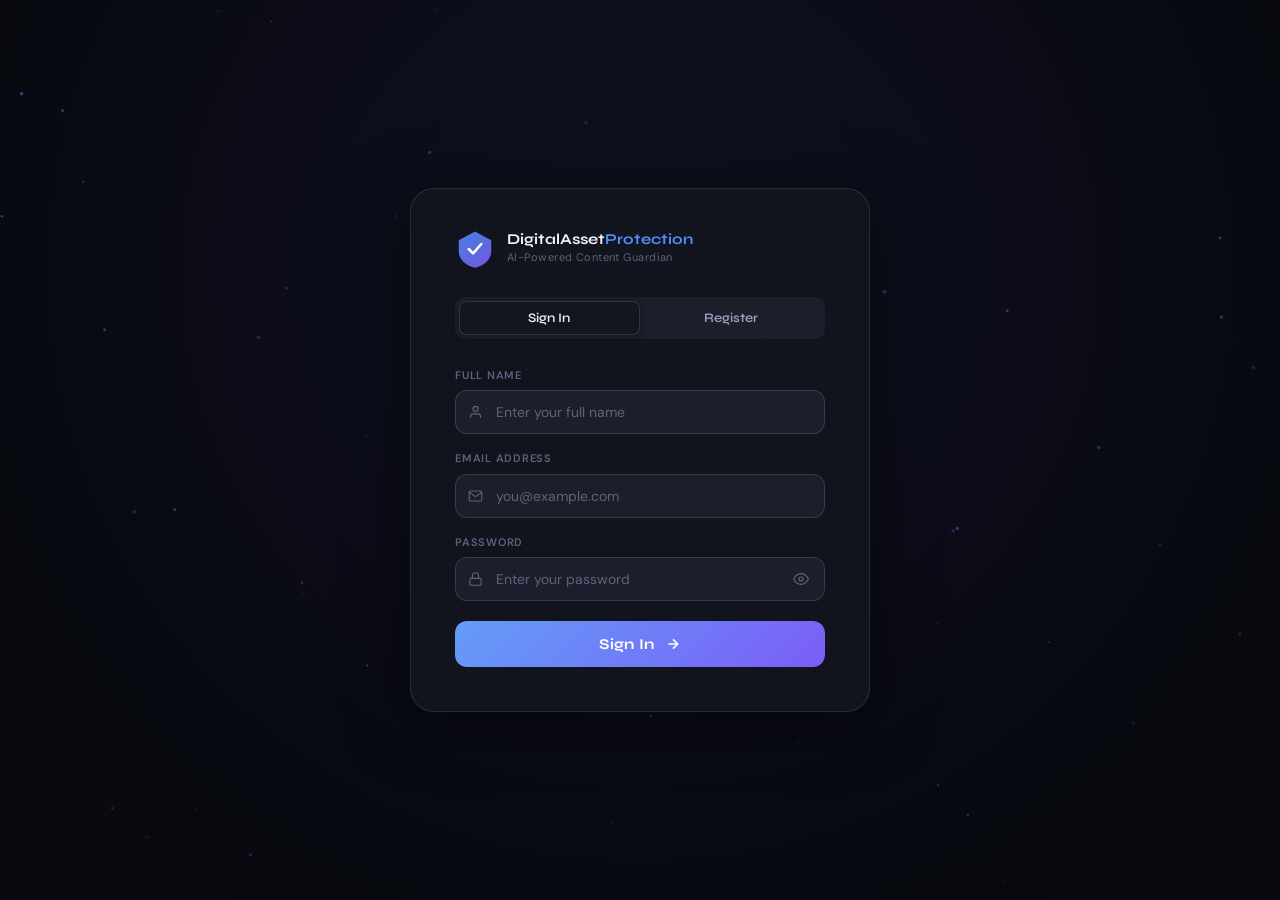
==== frontend/pages/alerts.html @ cb864071 "push_on_command" ====
<!DOCTYPE html>
<html lang="en">
<head>
  <meta charset="UTF-8" />
  <meta name="viewport" content="width=device-width, initial-scale=1.0" />
  <title>DigitalAsset Protection — Alerts</title>
  <link rel="stylesheet" href="../css/global.css" />
  <link rel="stylesheet" href="../css/alerts.css" />
  <link rel="preconnect" href="https://fonts.googleapis.com" />
  <link href="https://fonts.googleapis.com/css2?family=Syne:wght@400;600;700;800&family=DM+Sans:wght@300;400;500&display=swap" rel="stylesheet" />
</head>
<body>

  <!-- Topbar -->
  <header class="topbar">
    <div class="topbar-left">
      <div class="topbar-logo">
        <svg viewBox="0 0 32 32" fill="none"><path d="M16 2L3 9v9c0 6.075 5.57 11.465 13 13 7.43-1.535 13-6.925 13-13V9L16 2z" fill="url(#tl2)" opacity="0.9"/><path d="M11 16l3.5 3.5L21 12" stroke="#fff" stroke-width="2" stroke-linecap="round" stroke-linejoin="round"/><defs><linearGradient id="tl2" x1="3" y1="2" x2="29" y2="31" gradientUnits="userSpaceOnUse"><stop stop-color="#4f8ef7"/><stop offset="1" stop-color="#7c5df7"/></linearGradient></defs></svg>
      </div>
      <span class="topbar-title">DigitalAsset<em>Protection</em></span>
    </div>
    <nav class="topbar-nav">
      <a href="upload.html" class="nav-link">Upload</a>
      <a href="results.html" class="nav-link">Results</a>
      <a href="alerts.html" class="nav-link active">Alerts</a>
    </nav>
    <div class="topbar-right">
      <div class="user-chip">
        <div class="avatar" id="user-avatar">U</div>
        <div class="user-info">
          <span class="user-name" id="user-name">User</span>
          <span class="user-email" id="user-email">email</span>
        </div>
      </div>
      <button class="btn-logout" onclick="logout()">Sign out</button>
    </div>
  </header>

  <main class="alerts-main">

    <!-- Page header -->
    <div class="alerts-hero">
      <div class="alerts-hero-inner">
        <h1>Alerts</h1>
        <p class="alerts-desc">Monitor and manage security alerts for your digital assets</p>
      </div>
    </div>

    <!-- Alerts list -->
    <div class="alerts-body">
      <div id="alerts-list">
        <!-- Alerts will be populated here -->
      </div>
    </div>

  </main>

  <script src="../js/auth.js"></script>
  <script src="../js/alerts.js"></script>
</body>
</html>
---- frontend/css/global.css ----
/* ============================================================
   GLOBAL.CSS — DigitalAsset Protection AI
   Shared reset, tokens, topbar, typography
   ============================================================ */

@import url('https://fonts.googleapis.com/css2?family=Syne:wght@400;600;700;800&family=DM+Sans:wght@300;400;500&display=swap');

:root {
  --bg:        #080a10;
  --bg2:       #0f1219;
  --surface:   #13161f;
  --surface2:  #1b1f2c;
  --surface3:  #232839;
  --border:    rgba(255,255,255,0.07);
  --border2:   rgba(255,255,255,0.13);
  --border3:   rgba(255,255,255,0.2);

  --accent:    #4f8ef7;
  --accent2:   #7c5df7;
  --accent-glow: rgba(79,142,247,0.18);

  --text:      #eef0f8;
  --text2:     #9ca3be;
  --text3:     #5c637d;

  --success:   #2ecc8a;
  --warn:      #f7a14f;
  --danger:    #f75f5f;

  --radius-sm: 8px;
  --radius-md: 12px;
  --radius-lg: 18px;
  --radius-xl: 24px;

  --shadow: 0 4px 24px rgba(0,0,0,0.45);
  --shadow-lg: 0 8px 48px rgba(0,0,0,0.6);
}

*, *::before, *::after { box-sizing: border-box; margin: 0; padding: 0; }

html { font-size: 16px; }

body {
  background: var(--bg);
  color: var(--text);
  font-family: 'DM Sans', sans-serif;
  font-weight: 400;
  line-height: 1.6;
  min-height: 100vh;
  -webkit-font-smoothing: antialiased;
}

a { color: var(--accent); text-decoration: none; }
a:hover { text-decoration: underline; }

/* ── TOPBAR ── */
.topbar {
  position: sticky; top: 0; z-index: 100;
  height: 60px;
  background: rgba(8,10,16,0.88);
  backdrop-filter: blur(16px);
  -webkit-backdrop-filter: blur(16px);
  border-bottom: 0.5px solid var(--border2);
  display: flex; align-items: center;
  padding: 0 24px; gap: 16px;
}

.topbar-left {
  display: flex; align-items: center; gap: 10px;
  text-decoration: none;
}

.topbar-logo {
  width: 32px; height: 32px; flex-shrink: 0;
}
.topbar-logo svg { width: 100%; height: 100%; }

.topbar-title {
  font-family: 'Syne', sans-serif;
  font-size: 15px; font-weight: 700;
  color: var(--text); letter-spacing: -0.01em;
}
.topbar-title em { font-style: normal; color: var(--accent); }

.topbar-nav {
  display: flex; align-items: center; gap: 4px;
  margin-left: 24px;
}

.nav-link {
  padding: 6px 14px; border-radius: var(--radius-sm);
  font-size: 13px; font-weight: 500; color: var(--text2);
  transition: color 0.15s, background 0.15s;
}
.nav-link:hover { color: var(--text); background: var(--surface2); text-decoration: none; }
.nav-link.active { color: var(--accent); background: rgba(79,142,247,0.1); }

.topbar-right {
  margin-left: auto;
  display: flex; align-items: center; gap: 12px;
}

.user-chip {
  display: flex; align-items: center; gap: 10px;
  background: var(--surface2); border: 0.5px solid var(--border2);
  border-radius: 20px; padding: 6px 14px 6px 8px;
}

.avatar {
  width: 28px; height: 28px; border-radius: 50%;
  background: linear-gradient(135deg, var(--accent), var(--accent2));
  display: flex; align-items: center; justify-content: center;
  font-size: 11px; font-weight: 700; color: #fff;
  flex-shrink: 0;
}

.user-info { display: flex; flex-direction: column; gap: 1px; }
.user-name { font-size: 13px; font-weight: 500; color: var(--text); line-height: 1.2; }
.user-email { font-size: 11px; color: var(--text3); line-height: 1.2; }

.btn-logout {
  background: transparent;
  border: 0.5px solid var(--border2);
  border-radius: var(--radius-sm);
  padding: 7px 14px;
  color: var(--text2); font-size: 12px;
  cursor: pointer; transition: all 0.15s;
  font-family: 'DM Sans', sans-serif;
}
.btn-logout:hover { border-color: var(--border3); color: var(--text); }

/* ── BADGES ── */
.badge {
  display: inline-flex; align-items: center;
  padding: 3px 10px; border-radius: 6px;
  font-size: 11px; font-weight: 600; letter-spacing: 0.03em;
}
.badge-success {
  background: rgba(46,204,138,0.12);
  color: var(--success);
  border: 0.5px solid rgba(46,204,138,0.28);
}
.badge-warn {
  background: rgba(247,161,79,0.12);
  color: var(--warn);
  border: 0.5px solid rgba(247,161,79,0.28);
}
.badge-danger {
  background: rgba(247,95,95,0.12);
  color: var(--danger);
  border: 0.5px solid rgba(247,95,95,0.28);
}
.badge-info {
  background: rgba(79,142,247,0.12);
  color: var(--accent);
  border: 0.5px solid rgba(79,142,247,0.28);
}

/* ── SCROLLBAR ── */
::-webkit-scrollbar { width: 6px; }
::-webkit-scrollbar-track { background: transparent; }
::-webkit-scrollbar-thumb { background: var(--surface3); border-radius: 3px; }
---- frontend/css/alerts.css ----
.alerts-main {
  min-height: calc(100vh - 60px);
}

/* Hero */
.alerts-hero {
  background: var(--bg2);
  border-bottom: 0.5px solid var(--border);
  padding: 32px 40px;
}
.alerts-hero-inner { max-width: 900px; margin: 0 auto; }
.alerts-hero-inner h1 {
  font-family: 'Syne', sans-serif;
  font-size: 28px; font-weight: 800;
  letter-spacing: -0.02em; margin-bottom: 6px;
}
.alerts-desc { font-size: 14px; color: var(--text2); }

/* Body */
.alerts-body {
  max-width: 900px; margin: 0 auto;
  padding: 32px 40px;
}

/* Alert card */
.alert-card {
  background: var(--surface);
  border: 0.5px solid var(--border2);
  border-radius: var(--radius-lg);
  padding: 20px;
  margin-bottom: 16px;
  display: flex;
  align-items: center;
  gap: 16px;
}

.alert-icon {
  width: 40px;
  height: 40px;
  border-radius: 50%;
  display: flex;
  align-items: center;
  justify-content: center;
  font-size: 18px;
}

.alert-icon.warning { background: rgba(255, 193, 7, 0.1); color: #ffc107; }
.alert-icon.danger { background: rgba(220, 53, 69, 0.1); color: #dc3545; }
.alert-icon.info { background: rgba(79, 142, 247, 0.1); color: var(--accent); }

.alert-content {
  flex: 1;
}

.alert-title {
  font-weight: 600;
  margin-bottom: 4px;
}

.alert-message {
  color: var(--text2);
  font-size: 14px;
}

.alert-time {
  color: var(--text3);
  font-size: 12px;
}
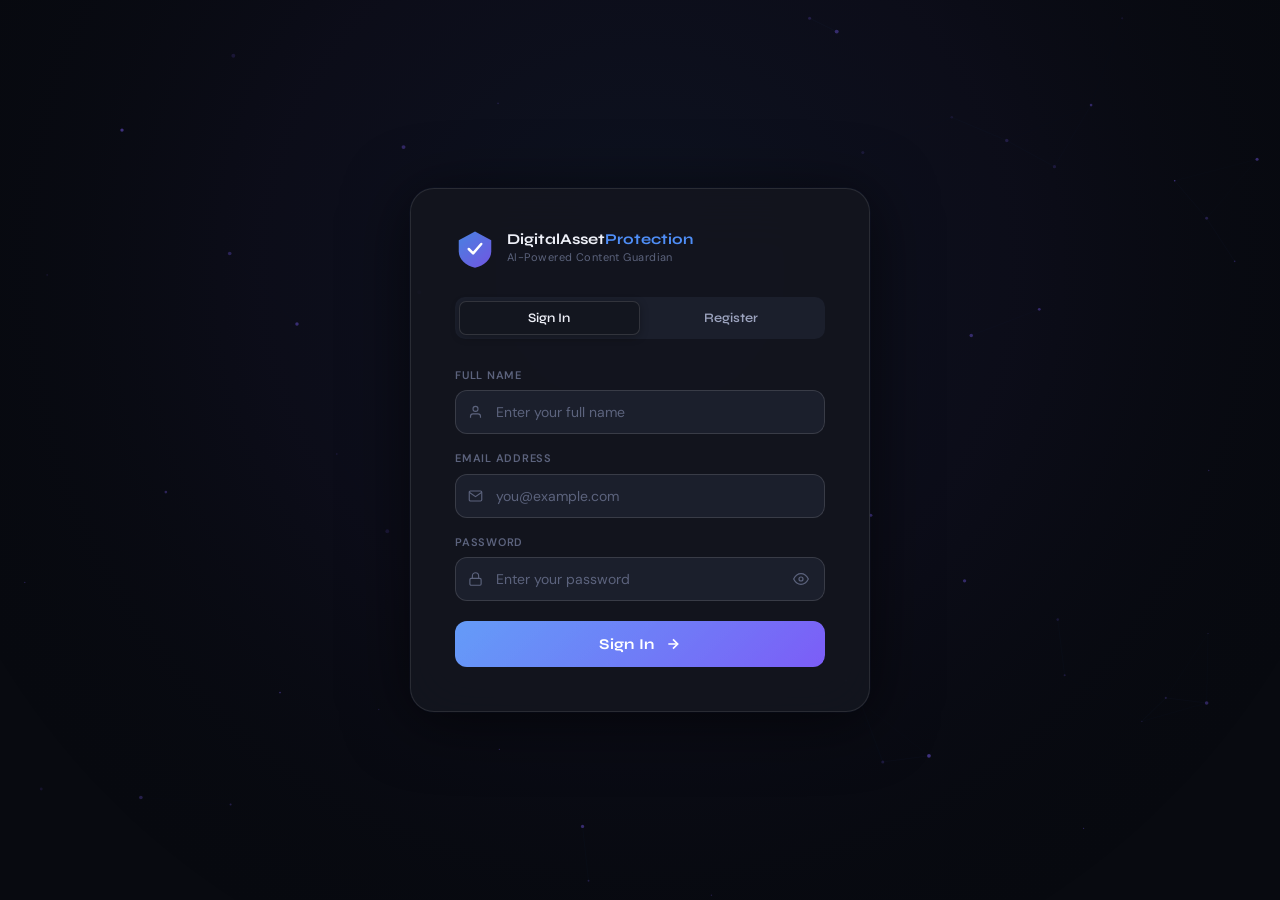
==== commit a376caac: "one" ====
--- a/frontend/pages/alerts.html
+++ b/frontend/pages/alerts.html
@@ -11,51 +11,104 @@
 </head>
 <body>
 
-  <!-- Topbar -->
-  <header class="topbar">
-    <div class="topbar-left">
-      <div class="topbar-logo">
-        <svg viewBox="0 0 32 32" fill="none"><path d="M16 2L3 9v9c0 6.075 5.57 11.465 13 13 7.43-1.535 13-6.925 13-13V9L16 2z" fill="url(#tl2)" opacity="0.9"/><path d="M11 16l3.5 3.5L21 12" stroke="#fff" stroke-width="2" stroke-linecap="round" stroke-linejoin="round"/><defs><linearGradient id="tl2" x1="3" y1="2" x2="29" y2="31" gradientUnits="userSpaceOnUse"><stop stop-color="#4f8ef7"/><stop offset="1" stop-color="#7c5df7"/></linearGradient></defs></svg>
+<header class="topbar">
+  <div class="topbar-left">
+    <div class="topbar-logo">
+      <svg viewBox="0 0 32 32" fill="none"><path d="M16 2L3 9v9c0 6.075 5.57 11.465 13 13 7.43-1.535 13-6.925 13-13V9L16 2z" fill="url(#tl1)" opacity="0.9"/><path d="M11 16l3.5 3.5L21 12" stroke="#fff" stroke-width="2" stroke-linecap="round" stroke-linejoin="round"/><defs><linearGradient id="tl1" x1="3" y1="2" x2="29" y2="31" gradientUnits="userSpaceOnUse"><stop stop-color="#4f8ef7"/><stop offset="1" stop-color="#7c5df7"/></linearGradient></defs></svg>
+    </div>
+    <span class="topbar-title">DigitalAsset<em>Protection</em></span>
+  </div>
+  <nav class="topbar-nav">
+    <a href="upload.html" class="nav-link">Dashboard</a>
+    <a href="alerts.html" class="nav-link active">Alerts</a>
+    <a href="graph.html"  class="nav-link">Asset Graph</a>
+  </nav>
+  <div class="topbar-right">
+    <div class="user-chip">
+      <div class="avatar" id="user-avatar">U</div>
+      <div class="user-info">
+        <span class="user-name" id="user-name">User</span>
+        <span class="user-email" id="user-email">email</span>
       </div>
-      <span class="topbar-title">DigitalAsset<em>Protection</em></span>
     </div>
-    <nav class="topbar-nav">
-      <a href="upload.html" class="nav-link">Upload</a>
-      <a href="results.html" class="nav-link">Results</a>
-      <a href="alerts.html" class="nav-link active">Alerts</a>
-    </nav>
-    <div class="topbar-right">
-      <div class="user-chip">
-        <div class="avatar" id="user-avatar">U</div>
-        <div class="user-info">
-          <span class="user-name" id="user-name">User</span>
-          <span class="user-email" id="user-email">email</span>
+    <button class="btn-logout" onclick="logout()">Sign out</button>
+  </div>
+</header>
+
+<main class="alerts-main">
+
+  <!-- Hero -->
+  <div class="alerts-hero">
+    <div class="alerts-hero-inner">
+      <div class="hero-left">
+        <h1>Infringement Alerts</h1>
+        <p>Real-time monitoring of your protected digital assets</p>
+      </div>
+      <div class="hero-stats" id="hero-stats">
+        <div class="hero-stat">
+          <span class="hero-stat-n" id="stat-total">—</span>
+          <span class="hero-stat-l">Total Alerts</span>
+        </div>
+        <div class="hero-stat-divider"></div>
+        <div class="hero-stat">
+          <span class="hero-stat-n red" id="stat-high">—</span>
+          <span class="hero-stat-l">High Risk</span>
+        </div>
+        <div class="hero-stat-divider"></div>
+        <div class="hero-stat">
+          <span class="hero-stat-n yellow" id="stat-medium">—</span>
+          <span class="hero-stat-l">Medium Risk</span>
         </div>
       </div>
-      <button class="btn-logout" onclick="logout()">Sign out</button>
     </div>
-  </header>
+  </div>
 
-  <main class="alerts-main">
+  <!-- Filter bar -->
+  <div class="filter-bar">
+    <div class="filter-bar-inner">
+      <div class="filter-tabs">
+        <button class="filter-tab active" onclick="filterAlerts('ALL', this)">All</button>
+        <button class="filter-tab" onclick="filterAlerts('HIGH', this)">
+          <span class="dot red"></span> High Risk
+        </button>
+        <button class="filter-tab" onclick="filterAlerts('MEDIUM', this)">
+          <span class="dot yellow"></span> Medium Risk
+        </button>
+        <button class="filter-tab" onclick="filterAlerts('LOW', this)">
+          <span class="dot green"></span> Low Risk
+        </button>
+      </div>
+      <button class="btn-refresh" onclick="loadAlerts()">
+        <svg width="14" height="14" viewBox="0 0 24 24" fill="none" stroke="currentColor" stroke-width="2.5"><polyline points="1,4 1,10 7,10"/><path d="M3.51 15a9 9 0 102.13-9.36L1 10"/></svg>
+        Refresh
+      </button>
+    </div>
+  </div>
 
-    <!-- Page header -->
-    <div class="alerts-hero">
-      <div class="alerts-hero-inner">
-        <h1>Alerts</h1>
-        <p class="alerts-desc">Monitor and manage security alerts for your digital assets</p>
+  <!-- Alerts body -->
+  <div class="alerts-body">
+    <div class="alerts-grid" id="alerts-grid">
+      <!-- populated by JS -->
+    </div>
+    <div class="alerts-empty" id="alerts-empty" style="display:none">
+      <div class="empty-icon">
+        <svg width="36" height="36" viewBox="0 0 24 24" fill="none" stroke="currentColor" stroke-width="1.5"><path d="M12 22s8-4 8-10V5l-8-3-8 3v7c0 6 8 10 8 10z"/><polyline points="9,12 11,14 15,10"/></svg>
       </div>
+      <h3>No alerts found</h3>
+      <p>Your assets are safe — no infringements detected.</p>
     </div>
+    <div class="alerts-loading" id="alerts-loading">
+      <div class="loading-spinner"></div>
+      <span>Loading alerts...</span>
+    </div>
+  </div>
 
-    <!-- Alerts list -->
-    <div class="alerts-body">
-      <div id="alerts-list">
-        <!-- Alerts will be populated here -->
-      </div>
-    </div>
+</main>
 
-  </main>
+<!-- Toast -->
+<div class="toast" id="toast"></div>
 
-  <script src="../js/auth.js"></script>
-  <script src="../js/alerts.js"></script>
+<script src="../js/auth.js"></script>
+<script src="../js/alerts.js"></script>
 </body>
 </html>
--- a/frontend/css/alerts.css
+++ b/frontend/css/alerts.css
@@ -1,68 +1,270 @@
-.alerts-main {
-  min-height: calc(100vh - 60px);
-}
-
-/* Hero */
+/* ============================================================
+   ALERTS.CSS
+   ============================================================ */
+
+.alerts-main { min-height: calc(100vh - 60px); }
+
+/* ── Hero ── */
 .alerts-hero {
   background: var(--bg2);
   border-bottom: 0.5px solid var(--border);
-  padding: 32px 40px;
-}
-.alerts-hero-inner { max-width: 900px; margin: 0 auto; }
-.alerts-hero-inner h1 {
+  padding: 28px 40px;
+}
+.alerts-hero-inner {
+  max-width: 1000px; margin: 0 auto;
+  display: flex; align-items: center; justify-content: space-between; gap: 24px;
+}
+.hero-left h1 {
   font-family: 'Syne', sans-serif;
-  font-size: 28px; font-weight: 800;
-  letter-spacing: -0.02em; margin-bottom: 6px;
-}
-.alerts-desc { font-size: 14px; color: var(--text2); }
-
-/* Body */
+  font-size: 26px; font-weight: 800;
+  letter-spacing: -0.02em; margin-bottom: 4px;
+}
+.hero-left p { font-size: 13px; color: var(--text2); }
+
+.hero-stats {
+  display: flex; align-items: center; gap: 0;
+  background: var(--surface); border: 0.5px solid var(--border2);
+  border-radius: var(--radius-lg); overflow: hidden;
+}
+.hero-stat {
+  padding: 14px 24px;
+  display: flex; flex-direction: column; align-items: center; gap: 3px;
+  text-align: center;
+}
+.hero-stat-divider { width: 0.5px; background: var(--border2); align-self: stretch; }
+.hero-stat-n {
+  font-family: 'Syne', sans-serif; font-size: 24px; font-weight: 800;
+  color: var(--text); line-height: 1;
+  animation: count-up 0.6s ease both;
+}
+.hero-stat-n.red    { color: var(--danger); }
+.hero-stat-n.yellow { color: var(--warn); }
+.hero-stat-l { font-size: 11px; color: var(--text3); font-weight: 500; }
+@keyframes count-up { from { opacity:0; transform:translateY(6px); } to { opacity:1; transform:none; } }
+
+/* ── Filter bar ── */
+.filter-bar {
+  background: var(--bg2);
+  border-bottom: 0.5px solid var(--border);
+  padding: 0 40px;
+}
+.filter-bar-inner {
+  max-width: 1000px; margin: 0 auto;
+  display: flex; align-items: center; justify-content: space-between;
+  height: 50px;
+}
+.filter-tabs { display: flex; gap: 2px; }
+.filter-tab {
+  display: flex; align-items: center; gap: 6px;
+  padding: 7px 14px; border: none; background: transparent;
+  color: var(--text2); font-size: 13px; font-weight: 500;
+  border-radius: 8px; cursor: pointer;
+  transition: background 0.15s, color 0.15s;
+  font-family: 'DM Sans', sans-serif;
+}
+.filter-tab:hover { background: var(--surface2); color: var(--text); }
+.filter-tab.active { background: var(--surface2); color: var(--text); font-weight: 600; }
+.dot {
+  width: 7px; height: 7px; border-radius: 50%; flex-shrink: 0;
+}
+.dot.red    { background: var(--danger); box-shadow: 0 0 6px rgba(247,95,95,0.6); }
+.dot.yellow { background: var(--warn);   box-shadow: 0 0 6px rgba(247,161,79,0.6); }
+.dot.green  { background: var(--success);box-shadow: 0 0 6px rgba(46,204,138,0.6); }
+
+.btn-refresh {
+  display: flex; align-items: center; gap: 6px;
+  background: transparent; border: 0.5px solid var(--border2);
+  border-radius: 8px; padding: 7px 14px;
+  color: var(--text2); font-size: 12px; cursor: pointer;
+  transition: all 0.2s; font-family: 'DM Sans', sans-serif;
+}
+.btn-refresh:hover { border-color: var(--accent); color: var(--accent); }
+.btn-refresh svg { stroke: currentColor; transition: transform 0.4s; }
+.btn-refresh:hover svg { transform: rotate(180deg); }
+
+/* ── Body ── */
 .alerts-body {
-  max-width: 900px; margin: 0 auto;
-  padding: 32px 40px;
-}
-
-/* Alert card */
+  max-width: 1000px; margin: 0 auto;
+  padding: 28px 40px;
+}
+
+/* ── Loading ── */
+.alerts-loading {
+  display: flex; align-items: center; gap: 12px;
+  color: var(--text2); font-size: 14px; padding: 48px 0;
+  justify-content: center;
+}
+.loading-spinner {
+  width: 20px; height: 20px;
+  border: 2px solid var(--border2); border-top-color: var(--accent);
+  border-radius: 50%; animation: spin 0.7s linear infinite;
+}
+@keyframes spin { to { transform: rotate(360deg); } }
+
+/* ── Empty ── */
+.alerts-empty {
+  text-align: center; padding: 64px 24px;
+  background: var(--surface); border: 0.5px solid var(--border2);
+  border-radius: var(--radius-lg);
+}
+.empty-icon {
+  width: 68px; height: 68px; margin: 0 auto 18px;
+  background: rgba(46,204,138,0.1); border: 0.5px solid rgba(46,204,138,0.25);
+  border-radius: 18px; display: flex; align-items: center; justify-content: center;
+}
+.empty-icon svg { stroke: var(--success); }
+.alerts-empty h3 { font-family:'Syne',sans-serif; font-size:18px; font-weight:700; margin-bottom:6px; }
+.alerts-empty p  { font-size:13px; color:var(--text2); }
+
+/* ── Alert grid ── */
+.alerts-grid { display: flex; flex-direction: column; gap: 12px; }
+
+/* ── Alert card ── */
 .alert-card {
   background: var(--surface);
   border: 0.5px solid var(--border2);
   border-radius: var(--radius-lg);
-  padding: 20px;
-  margin-bottom: 16px;
-  display: flex;
-  align-items: center;
-  gap: 16px;
-}
-
-.alert-icon {
-  width: 40px;
-  height: 40px;
-  border-radius: 50%;
-  display: flex;
-  align-items: center;
-  justify-content: center;
-  font-size: 18px;
-}
-
-.alert-icon.warning { background: rgba(255, 193, 7, 0.1); color: #ffc107; }
-.alert-icon.danger { background: rgba(220, 53, 69, 0.1); color: #dc3545; }
-.alert-icon.info { background: rgba(79, 142, 247, 0.1); color: var(--accent); }
-
-.alert-content {
-  flex: 1;
-}
-
-.alert-title {
-  font-weight: 600;
-  margin-bottom: 4px;
-}
-
-.alert-message {
-  color: var(--text2);
-  font-size: 14px;
-}
-
-.alert-time {
-  color: var(--text3);
-  font-size: 12px;
-}+  overflow: hidden;
+  transition: border-color 0.2s, transform 0.2s, box-shadow 0.2s;
+  animation: slide-in 0.35s cubic-bezier(0.16,1,0.3,1) both;
+  cursor: default;
+}
+.alert-card:hover {
+  border-color: rgba(79,142,247,0.25);
+  transform: translateY(-2px);
+  box-shadow: 0 6px 28px rgba(0,0,0,0.3);
+}
+@keyframes slide-in {
+  from { opacity:0; transform:translateY(16px); }
+  to   { opacity:1; transform:translateY(0); }
+}
+
+/* Risk stripe on left */
+.alert-card.risk-HIGH   { border-left: 3px solid var(--danger); }
+.alert-card.risk-MEDIUM { border-left: 3px solid var(--warn); }
+.alert-card.risk-LOW    { border-left: 3px solid var(--success); }
+
+/* Card header */
+.alert-header {
+  display: flex; align-items: center; gap: 14px;
+  padding: 16px 20px;
+  border-bottom: 0.5px solid var(--border);
+}
+.alert-risk-badge {
+  display: flex; align-items: center; gap: 6px;
+  padding: 4px 12px; border-radius: 7px;
+  font-size: 11px; font-weight: 700; letter-spacing: 0.05em;
+  flex-shrink: 0;
+}
+.alert-risk-badge.HIGH   { background:rgba(247,95,95,0.12);  color:var(--danger); border:0.5px solid rgba(247,95,95,0.3); }
+.alert-risk-badge.MEDIUM { background:rgba(247,161,79,0.12); color:var(--warn);   border:0.5px solid rgba(247,161,79,0.3); }
+.alert-risk-badge.LOW    { background:rgba(46,204,138,0.12); color:var(--success);border:0.5px solid rgba(46,204,138,0.3); }
+.risk-pulse {
+  width: 6px; height: 6px; border-radius: 50%; flex-shrink: 0;
+  animation: pulse 1.8s ease-in-out infinite;
+}
+.HIGH   .risk-pulse { background: var(--danger);  box-shadow: 0 0 0 0 rgba(247,95,95,0.5); }
+.MEDIUM .risk-pulse { background: var(--warn);    box-shadow: 0 0 0 0 rgba(247,161,79,0.5); }
+.LOW    .risk-pulse { background: var(--success);  box-shadow: 0 0 0 0 rgba(46,204,138,0.5); }
+@keyframes pulse {
+  0%   { transform:scale(1);   box-shadow:0 0 0 0 rgba(247,95,95,0.5); }
+  70%  { transform:scale(1.1); box-shadow:0 0 0 6px rgba(247,95,95,0); }
+  100% { transform:scale(1);   box-shadow:0 0 0 0 rgba(247,95,95,0); }
+}
+
+.alert-title-wrap { flex: 1; }
+.alert-title-text {
+  font-family: 'Syne', sans-serif; font-size: 14px; font-weight: 700;
+  margin-bottom: 2px;
+}
+.alert-timestamp { font-size: 11px; color: var(--text3); }
+
+.alert-similarity-wrap { text-align: right; flex-shrink: 0; }
+.alert-similarity-pct {
+  font-family: 'Syne', sans-serif; font-size: 22px; font-weight: 800;
+  line-height: 1;
+}
+.HIGH   .alert-similarity-pct { color: var(--danger); }
+.MEDIUM .alert-similarity-pct { color: var(--warn); }
+.LOW    .alert-similarity-pct { color: var(--success); }
+.alert-similarity-label { font-size: 10px; color: var(--text3); font-weight: 500; }
+
+/* Card body — details grid */
+.alert-body {
+  display: grid; grid-template-columns: 1fr 1fr 1fr;
+  gap: 0; padding: 0;
+}
+.alert-detail {
+  padding: 14px 20px;
+  border-right: 0.5px solid var(--border);
+  border-bottom: 0.5px solid var(--border);
+  display: flex; flex-direction: column; gap: 5px;
+}
+.alert-detail:last-child { border-right: none; }
+.alert-detail-label {
+  font-size: 10px; font-weight: 700; color: var(--text3);
+  text-transform: uppercase; letter-spacing: 0.07em;
+}
+.alert-detail-value {
+  font-size: 12px; color: var(--text2);
+  display: flex; align-items: center; gap: 6px;
+  word-break: break-all;
+}
+.alert-detail-value code {
+  font-family: monospace; font-size: 11px;
+  background: var(--surface2); padding: 2px 6px;
+  border-radius: 4px; color: var(--accent);
+  white-space: nowrap; overflow: hidden; text-overflow: ellipsis;
+  max-width: 140px; display: inline-block;
+}
+
+/* Copy button */
+.copy-btn {
+  background: transparent; border: none; cursor: pointer;
+  color: var(--text3); padding: 2px 4px; border-radius: 4px;
+  transition: all 0.15s; flex-shrink: 0;
+  display: flex; align-items: center;
+}
+.copy-btn:hover { color: var(--accent); background: rgba(79,142,247,0.1); }
+.copy-btn svg { width: 12px; height: 12px; stroke: currentColor; }
+.copy-btn.copied { color: var(--success); }
+
+/* Similarity bar */
+.alert-bar-row {
+  padding: 12px 20px;
+  border-top: 0.5px solid var(--border);
+  display: flex; align-items: center; gap: 12px;
+}
+.bar-label { font-size: 11px; color: var(--text3); white-space: nowrap; }
+.bar-track {
+  flex: 1; height: 5px; background: var(--surface3);
+  border-radius: 3px; overflow: hidden;
+}
+.bar-fill {
+  height: 100%; border-radius: 3px; width: 0%;
+  transition: width 0.9s cubic-bezier(0.16,1,0.3,1);
+}
+.HIGH   .bar-fill { background: linear-gradient(90deg, #f75f5f, #f7a14f); }
+.MEDIUM .bar-fill { background: linear-gradient(90deg, #f7a14f, #f7d44f); }
+.LOW    .bar-fill { background: linear-gradient(90deg, #2ecc8a, #4f8ef7); }
+.bar-pct { font-size: 11px; color: var(--text2); font-weight: 600; min-width: 36px; text-align: right; }
+
+/* Toast */
+.toast {
+  position: fixed; bottom: 24px; left: 50%;
+  transform: translateX(-50%) translateY(60px);
+  background: var(--surface); border: 0.5px solid var(--border2);
+  border-radius: var(--radius-md); padding: 10px 20px;
+  font-size: 13px; color: var(--text);
+  box-shadow: var(--shadow-lg); z-index: 999;
+  transition: transform 0.3s cubic-bezier(0.34,1.56,0.64,1), opacity 0.25s;
+  opacity: 0; pointer-events: none;
+}
+.toast.show { transform: translateX(-50%) translateY(0); opacity: 1; }
+
+@media (max-width: 700px) {
+  .alerts-hero-inner { flex-direction: column; align-items: flex-start; }
+  .alert-body { grid-template-columns: 1fr; }
+  .alerts-body { padding: 20px; }
+  .filter-bar { padding: 0 20px; }
+}
